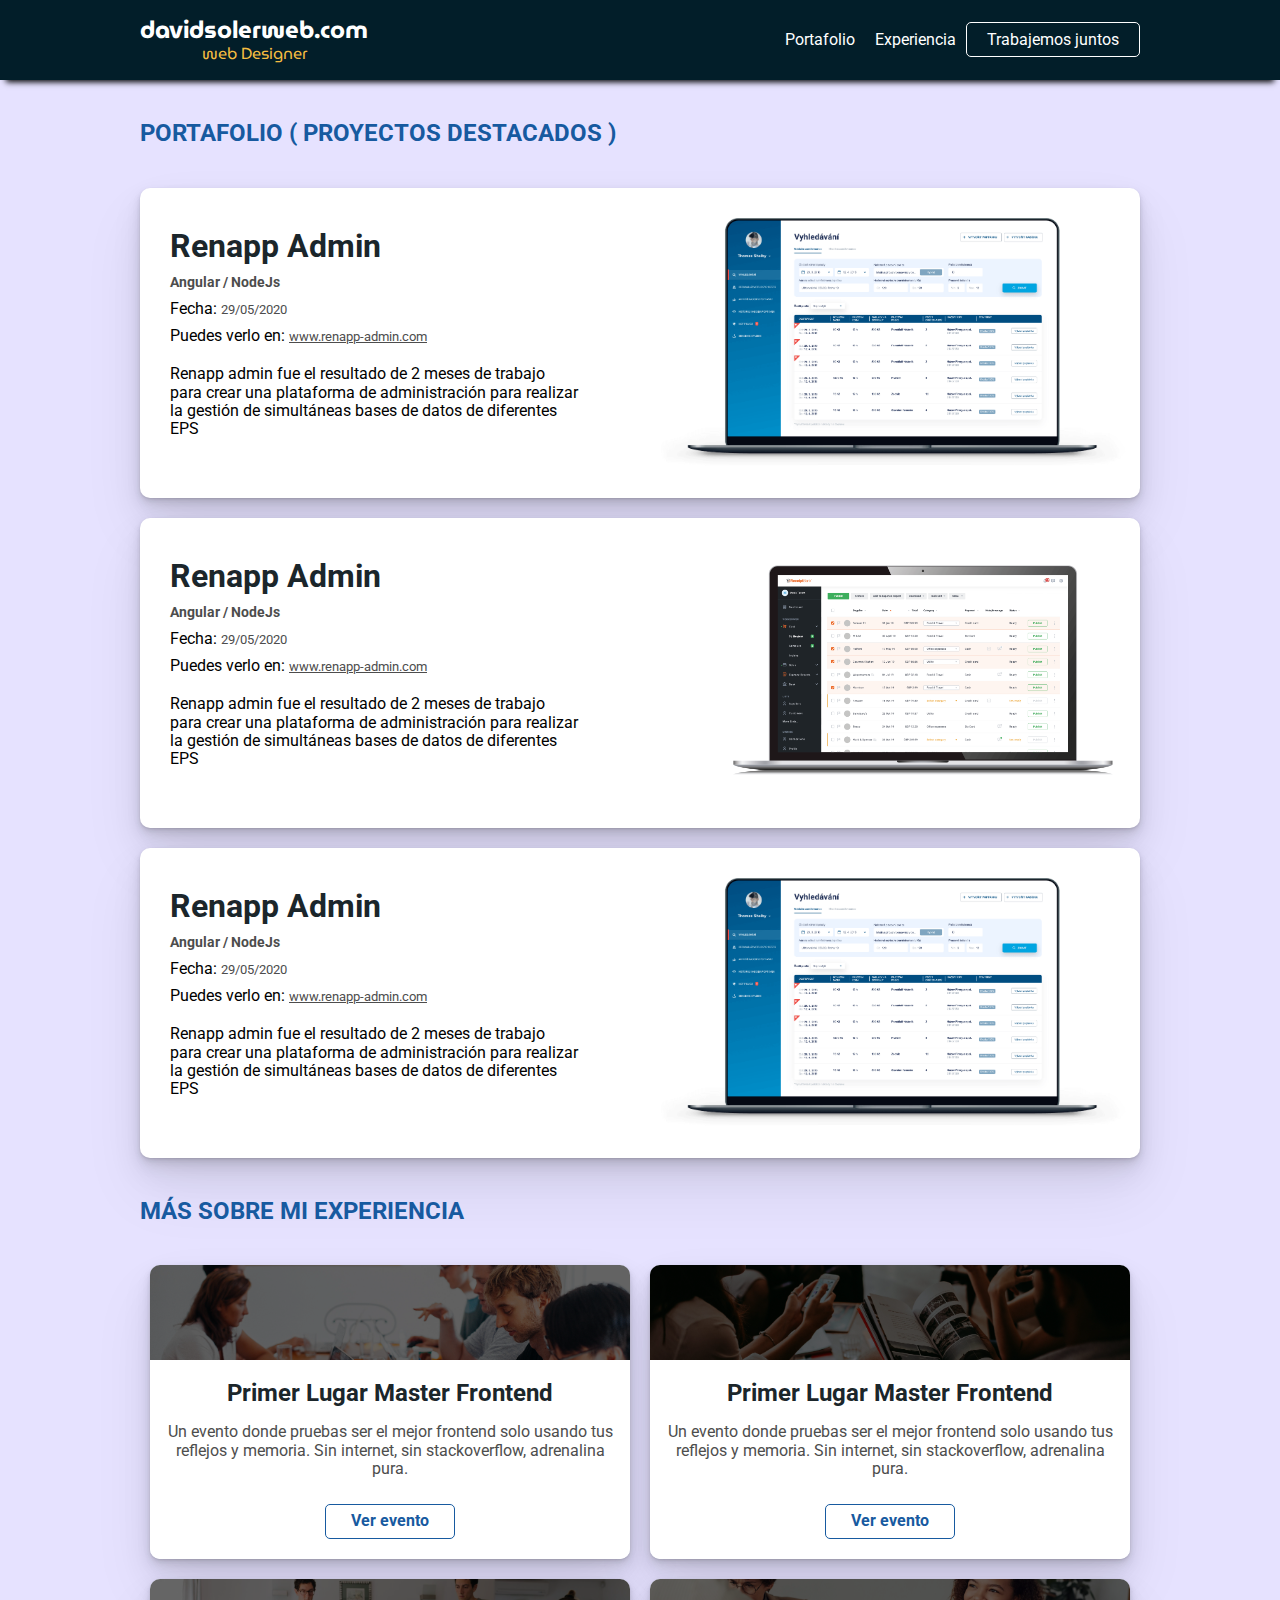
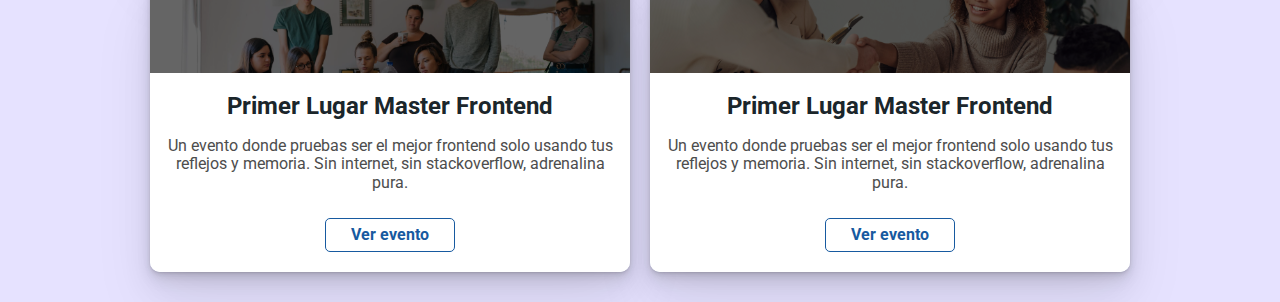
==== index.html @ 45c52ae1 "Added responsive design at components: - header - projects - experience" ====
<!DOCTYPE html>
<html lang="en">
<head>
  <meta charset="UTF-8">
  <meta name="viewport" content="width=device-width, initial-scale=1">
  <title>David Soler</title>
  <link rel="stylesheet" href="./assets/css/normalize.css">
  <link href="https://fonts.googleapis.com/css2?family=Noto+Serif:ital,wght@0,400;0,700;1,400;1,700&display=swap"
        rel="stylesheet">
  <link href="https://fonts.googleapis.com/css2?family=MuseoModerno:wght@300;900&display=swap" rel="stylesheet">
  <link href="https://fonts.googleapis.com/css2?family=Roboto:wght@300;400;700&display=swap" rel="stylesheet">
  <link rel="stylesheet" href="./style.css">
</head>
<body>
<header class="portrait-header">
  <div class="container">
    <div class="portrait-header__logo" href="#">
      <p class="logo__logotype"><strong>davidsolerweb.com</strong></p>
      <p class="logo__slogan">web Designer</p>
    </div>
    <ul class="portrait-header__menu">
      <li><a class="menu__item" href="#projects">Portafolio</a></li>
      <li><a class="menu__item" href="#experience">Experiencia</a></li>
      <li><a class="menu__item--button" href="#contact">Trabajemos juntos</a></li>
    </ul>
  </div>
</header>
<!--<section class="portrait-hero">-->
<!--    <div class="container">-->
<!--        <h1 class="portrait-hero__description">Hola! Soy <strong>David Soler</strong><br>-->
<!--            <em>Frontend <strong>Developer</strong></em> con<br>-->
<!--            pasión por el <strong>diseño</strong>-->
<!--        </h1>-->
<!--        <img class="portrait-hero__image" src="./assets/images/001.jpg" alt="hero image">-->
<!--    </div>-->
<!--</section>-->
<section class="portrait-projects" id="projects">
    <div class="container">
        <h2 class="portrait-projects__title">Portafolio ( Proyectos Destacados )</h2>
        <article class="project">
            <div class="project__content">
                <h3 class="project__title">Renapp Admin</h3>
                <h5 class="project__subtitle">Angular / NodeJs</h5>
                <p class="project__date">Fecha: <small>29/05/2020</small></p>
                <p class="project__source">Puedes verlo en: <small>
                    <a href="#">www.renapp-admin.com</a></small>
                </p>
                <p class="project__description">
                    Renapp admin fue el resultado de 2 meses de trabajo para crear
                    una plataforma de administración para realizar la gestión de
                    simultáneas bases de datos de diferentes EPS
                </p>
            </div>
            <img class="project__image" src="./assets/images/project-001.png" alt="project 001">
        </article>
        <article class="project">
            <div class="project__content">
                <h3 class="project__title">Renapp Admin</h3>
                <h5 class="project__subtitle">Angular / NodeJs</h5>
                <p class="project__date">Fecha: <small>29/05/2020</small></p>
                <p class="project__source">Puedes verlo en: <small>
                    <a href="#">www.renapp-admin.com</a></small>
                </p>
                <p class="project__description">
                    Renapp admin fue el resultado de 2 meses de trabajo para crear
                    una plataforma de administración para realizar la gestión de
                    simultáneas bases de datos de diferentes EPS
                </p>
            </div>
            <img class="project__image" src="./assets/images/project-002.png" alt="project 002">
        </article>
        <article class="project">
            <div class="project__content">
                <h3 class="project__title">Renapp Admin</h3>
                <h5 class="project__subtitle">Angular / NodeJs</h5>
                <p class="project__date">Fecha: <small>29/05/2020</small></p>
                <p class="project__source">Puedes verlo en: <small>
                    <a href="#">www.renapp-admin.com</a></small>
                </p>
                <p class="project__description">
                    Renapp admin fue el resultado de 2 meses de trabajo para crear
                    una plataforma de administración para realizar la gestión de
                    simultáneas bases de datos de diferentes EPS
                </p>
            </div>
            <img class="project__image" src="./assets/images/project-001.png" alt="project 001">
        </article>
    </div>
</section>
<section class="portrait-experience" id="experience">
    <div class="container">
        <h2 class="portrait-experience__title">Más sobre mi experiencia</h2>
        <div class="event-list">
            <article class="event">
                <img class="event__image" src="./assets/images/003.jpg" alt="event 003">
                <div class="event__content">
                    <h3 class="event__title">Primer Lugar Master Frontend</h3>
                    <p class="event__description">
                        Un evento donde pruebas ser el mejor frontend
                        solo usando tus reflejos y memoria. Sin internet,
                        sin stackoverflow, adrenalina pura.
                    </p>
                    <a class="event__link" href="#">Ver evento</a>
                </div>
            </article>
            <article class="event">
                <img class="event__image" src="./assets/images/004.jpg" alt="event 004">
                <div class="event__content">
                    <h3 class="event__title">Primer Lugar Master Frontend</h3>
                    <p class="event__description">
                        Un evento donde pruebas ser el mejor frontend
                        solo usando tus reflejos y memoria. Sin internet,
                        sin stackoverflow, adrenalina pura.
                    </p>
                    <a class="event__link" href="#">Ver evento</a>
                </div>
            </article>
            <article class="event">
                <img class="event__image" src="./assets/images/005.jpg" alt="event 005">
                <div class="event__content">
                    <h3 class="event__title">Primer Lugar Master Frontend</h3>
                    <p class="event__description">
                        Un evento donde pruebas ser el mejor frontend
                        solo usando tus reflejos y memoria. Sin internet,
                        sin stackoverflow, adrenalina pura.
                    </p>
                    <a class="event__link" href="#">Ver evento</a>
                </div>
            </article>
            <article class="event">
                <img class="event__image" src="./assets/images/006.jpg" alt="event 006">
                <div class="event__content">
                    <h3 class="event__title">Primer Lugar Master Frontend</h3>
                    <p class="event__description">
                        Un evento donde pruebas ser el mejor frontend
                        solo usando tus reflejos y memoria. Sin internet,
                        sin stackoverflow, adrenalina pura.
                    </p>
                    <a class="event__link" href="#">Ver evento</a>
                </div>
            </article>
        </div>
    </div>
</section>
<!--<section class="portrait-contact" id="contact">-->
<!--    <div class="container">-->
<!--        <form class="contact__form">-->
<!--            <h3 class="form__title">¿Creamos algo juntos?</h3>-->
<!--            <input type="text" class="form__input" placeholder="Déjame tu email">-->
<!--            <button type="submit" class="form__button">Enviar</button>-->
<!--        </form>-->
<!--        <ul class="contact__social-media">-->
<!--            <li>-->
<!--                <a class="social-media__item" href="#">-->
<!--                    <img src="./assets/icons/twitter.svg" alt="twitter icon">-->
<!--                </a>-->
<!--            </li>-->
<!--            <li>-->
<!--                <a class="social-media__item" href="#">-->
<!--                    <img src="./assets/icons/instagram.svg" alt="instagram icon">-->
<!--                </a>-->
<!--            </li>-->
<!--            <li>-->
<!--                <a class="social-media__item" href="#">-->
<!--                    <img src="./assets/icons/facebook.svg" alt="facebook icon">-->
<!--                </a>-->
<!--            </li>-->
<!--            <li>-->
<!--                <a class="social-media__item" href="#">-->
<!--                    <img src="./assets/icons/github.svg" alt="github icon">-->
<!--                </a>-->
<!--            </li>-->
<!--        </ul>-->
<!--    </div>-->
<!--</section>-->
<!--<footer class="portrait-footer">-->
<!--    <div class="container">-->
<!--        <p>Curso de desarrollo web online 2020 <strong>&nbsp;&bull;&nbsp;</strong>-->
<!--            <img src="./assets/logos/platzi.png" alt="platzi logo">-->
<!--        </p>-->
<!--        <p>Design by <a class="footer__link" href="#">@davidsolerweb</a></p>-->
<!--    </div>-->
<!--</footer>-->
</body>
</html>
---- style.css ----
/*font-family: 'Noto Serif', serif;*/
/*font-family: 'Roboto', sans-serif;*/
/*font-family: 'MuseoModerno', cursive;*/

body {
  font-family: 'Roboto', sans-serif;
  background-color: #e6e2ff;
  font-size: 16px;
}

.container {
  max-width: 1000px;
  flex: 1;
  height: inherit;
  margin: 0 auto;
  display: inherit;
  align-items: inherit;
  justify-content: inherit;
  flex-wrap: inherit;
  padding: 0 .625rem;
}

.portrait-header {
  height: 80px;
  background-color: #021e29;
  display: flex;
  justify-content: space-between;
  align-items: center;
  flex-wrap: wrap;
  box-shadow: 0 8px 6px -6px black;
}

.portrait-header__logo {
  font-family: 'MuseoModerno', cursive;
  color: white;
}

.portrait-header__logo p {
  margin: 0;
}

.logo__logotype {
  font-size: 1.5rem;
}

.logo__slogan {
  text-align: center;
  color: #f5bd41;
  font-size: 1rem;
}

.portrait-header__menu {
  display: flex;
  justify-content: space-evenly;
  align-items: center;
  list-style: none;
  margin: 0;
}

.menu__item {
  margin: 0 .625rem;
  font-size: 1rem;
  text-decoration: none;
  color: white;
}

.menu__item:hover {
  filter: opacity(0.7);
  cursor: pointer;
}

.menu__item--button {
  border: 1px solid white;
  border-radius: 5px;
  padding: 7px 20px;
  color: white;
  text-decoration: none;
  font-size: 1rem;
}

.menu__item--button:hover {
  filter: opacity(0.7);
}

.portrait-hero {
  height: 300px;
  display: flex;
  justify-content: space-between;
  align-items: center;
  flex-wrap: wrap;
  background-color: #021e29;
}

.portrait-hero__description {
  color: white;
  font-size: 45px;
}

.portrait-hero__description strong {
  color: #f5bd41;
  font-weight: bold;
}

.portrait-hero__image {
  height: 250px;
}

.portrait-projects {
}

.portrait-projects__title {
  color: #175aa0;
  text-transform: uppercase;
  font-weight: 700;
  padding: 2.5rem 0 1.25rem;
  margin: 0;
  font-size: 1.5rem;
}

.project {
  display: flex;
  justify-content: space-between;
  align-items: flex-start;
  flex-wrap: wrap;
  padding: 1.875rem .625rem;
  background-color: white;
  border-radius: 10px;
  box-shadow: 0 1px 2px rgba(0, 0, 0, .07),
  0 2px 4px rgba(0, 0, 0, .07), 0 4px 8px rgba(0, 0, 0, .07),
  0 8px 16px rgba(0, 0, 0, .07), 0 16px 32px rgba(0, 0, 0, .07),
  0 32px 64px rgba(0, 0, 0, .07);
  margin: 1.25rem 0;
}

.project__content {
  padding: 0 1.25rem;
  width: 410px;
}

.project__title {
  color: #1b262b;
  font-size: 2rem;
  margin: 10px 0;
}

.project__subtitle {
  color: #4d4d4d;
  font-size: .875rem;
  margin: 10px 0;
}

.project__date, .project__source {
  margin: 8px 0;
  font-size: 1rem;
}

.project__date small, .project__source small {
  color: #4d4d4d;
}

.project__source small a {
  color: #4d4d4d;
}

.project__description {
  margin: 20px 0;
  font-size: 1rem;
}

.project__image {
  height: 250px;
}

.portrait-experience {
  margin-bottom: 20px;
}

.portrait-experience__title {
  color: #175aa0;
  text-transform: uppercase;
  font-weight: 700;
  padding: 1.25rem 0;
  margin: 0 0 .625rem;
  font-size: 1.5rem;
}

.event-list {
  display: flex;
  justify-content: flex-start;
  align-items: center;
  flex-shrink: 0;
  flex-wrap: wrap;
}

.event {
  width: 48%;
  height: auto;
  padding: 0;
  margin: .625rem;
  border-radius: .625rem;
  background-color: #eef5ff;
  overflow: hidden;
  box-shadow: 0 1px 2px rgba(0, 0, 0, .07),
  0 2px 4px rgba(0, 0, 0, .07), 0 4px 8px rgba(0, 0, 0, .07),
  0 8px 16px rgba(0, 0, 0, .07), 0 16px 32px rgba(0, 0, 0, .07),
  0 32px 64px rgba(0, 0, 0, .07);
}

.event__image {
  width: 100%;
  height: 150px;
  object-fit: cover;
  filter: brightness(0.4);
}

.event__content {
  height: auto;
  margin: -60px auto 0;
  padding: 1.25rem .625rem 0;
  background-color: white;
  position: relative;
  display: flex;
  justify-content: center;
  align-items: center;
  flex-direction: column;
  text-align: center;
}

.event__title {
  width: 100%;
  color: #1b262b;
  font-size: 1.5rem;
  margin: 0;
}

.event__description {
  width: 100%;
  color: #4d4d4d;
  font-size: 1rem;
}

.event__link {
  border: 1.5px solid #175aa0;
  border-radius: 5px;
  padding: 7px 25px;
  margin: .625rem 0 1.25rem;
  color: #175aa0;
  text-decoration: none;
  font-weight: bold;
  font-size: 1rem;
}

.event__link:hover {
  filter: opacity(.8);
}

.portrait-contact {
  background-color: #175aa0;
  display: flex;
  justify-content: space-between;
  align-items: center;
  flex-wrap: wrap;
  height: 200px;
}

.contact__form {
  padding: 30px 0;
}

.form__title {
  color: white;
  font-size: 24px;
  margin: 0;
  text-transform: uppercase;
  font-weight: 700;
  padding: 20px 0 0;
}

.form__input {
  display: block;
  margin: 20px 0 10px;
  height: 25px;
  border-radius: 5px;
  border: 1px solid #4d4d4d;
  padding: 5px 20px 5px 40px;
  color: #4d4d4d;
  background-image: url("./assets/icons/mail.png");
  background-size: 20px;
  background-repeat: no-repeat;
  background-position-y: 7px;
  background-position-x: 10px;
}

.form__input:focus {
  outline: none;
}

.form__input::placeholder {
  color: #4d4d4d;
}

.form__button {
  display: block;
  height: 30px;
  border: 1.5px solid white;
  border-radius: 5px;
  color: white;
  background-color: transparent;
  padding: 5px 30px;
  cursor: pointer;
}

.form__button:hover {
  filter: opacity(.8);
}

.form__button:focus {
  outline: none;
}

.contact__social-media {
  list-style: none;
  display: flex;
  justify-content: space-between;
  align-items: center;
}

.social-media__item {
  margin: 0 10px;
}

.social-media__item img {
  height: 50px;
}

.portrait-footer {
  height: 70px;
  background-color: #021e29;
  padding: 10px;
  display: flex;
  justify-content: space-between;
  align-items: center;
  flex-wrap: wrap;
}

.portrait-footer p {
  color: white;
  margin: 0;
}

.portrait-footer p img {
  height: 30px;
  vertical-align: middle;
}

.footer__link {
  color: white;
}

.footer__link:hover {
  color: #f5bd41;
}

@media screen and (max-width: 1024px) {

}

@media screen and (max-width: 768px) {
  .project__content {
    width: auto;
  }

  .project__image {
    width: 100%;
    height: auto;
    margin: 0 auto;
  }

  .event {
    margin: .625rem 0;
    width: 100%;
  }
}

@media screen and (max-width: 767px) {
  .portrait-header {
    display: block;
    height: auto;
  }

  .portrait-header__logo {
    text-align: center;
    padding: 10px 0;
  }

  .portrait-header__menu {
    flex-direction: column;
    padding: 0;
  }

  .portrait-header__menu li {
    text-align: center;
    margin: 20px 0;
  }
}

@media screen and (max-width: 480px) {
  .portrait-projects__title {
    font-size: 1.25rem;
    padding: 1.25rem 0 .625rem;
  }

  .project__title {
    font-size: 1.5rem;
  }

  .project__subtitle {
    font-size: .75rem;
  }

  .project__date, .project__source, .project__description {
    font-size: .875rem;
  }

  .project {
    padding: 1.25rem .625rem;
    margin: .625rem 0;
  }

  .project__content {
    padding: 0 1rem;
  }

  .portrait-experience__title {
    margin: 0;
    padding: .625rem 0;
    font-size: 1.25rem;
  }
}

@media screen and (max-width: 320px) {

}
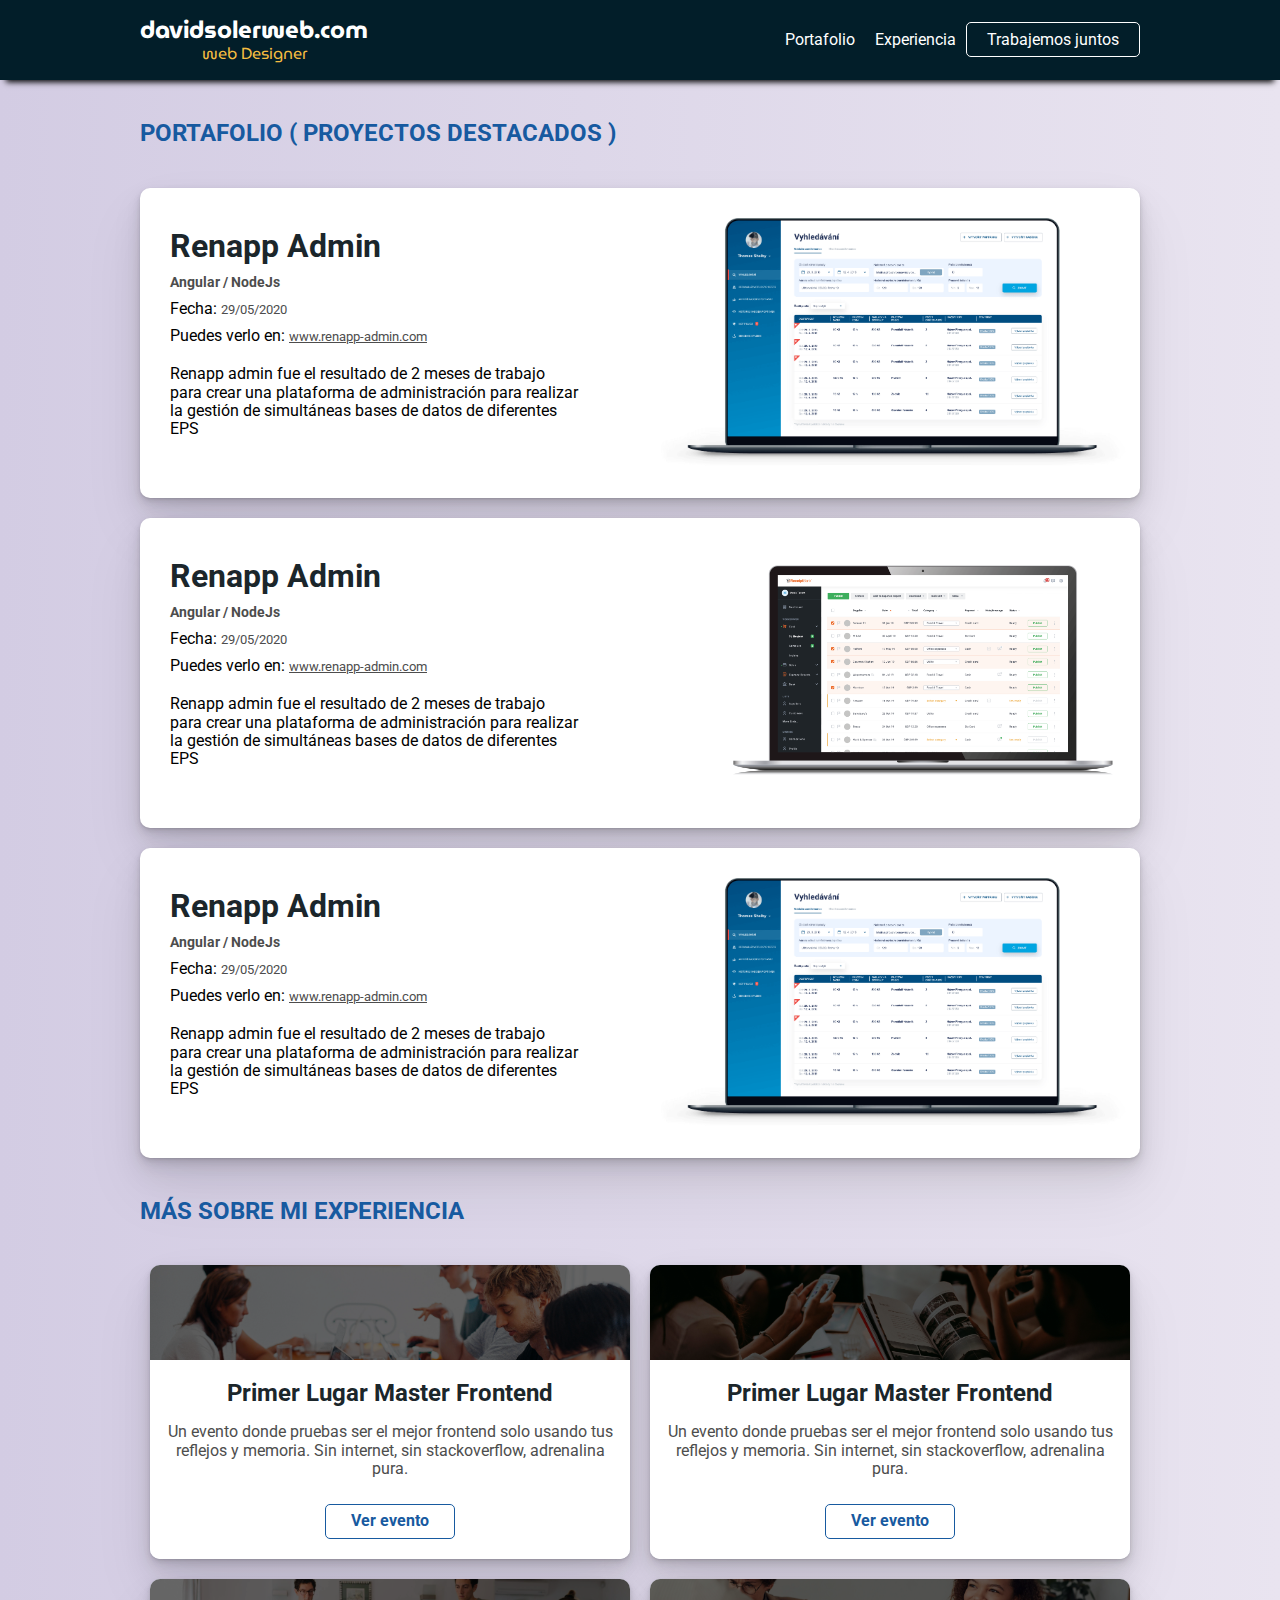
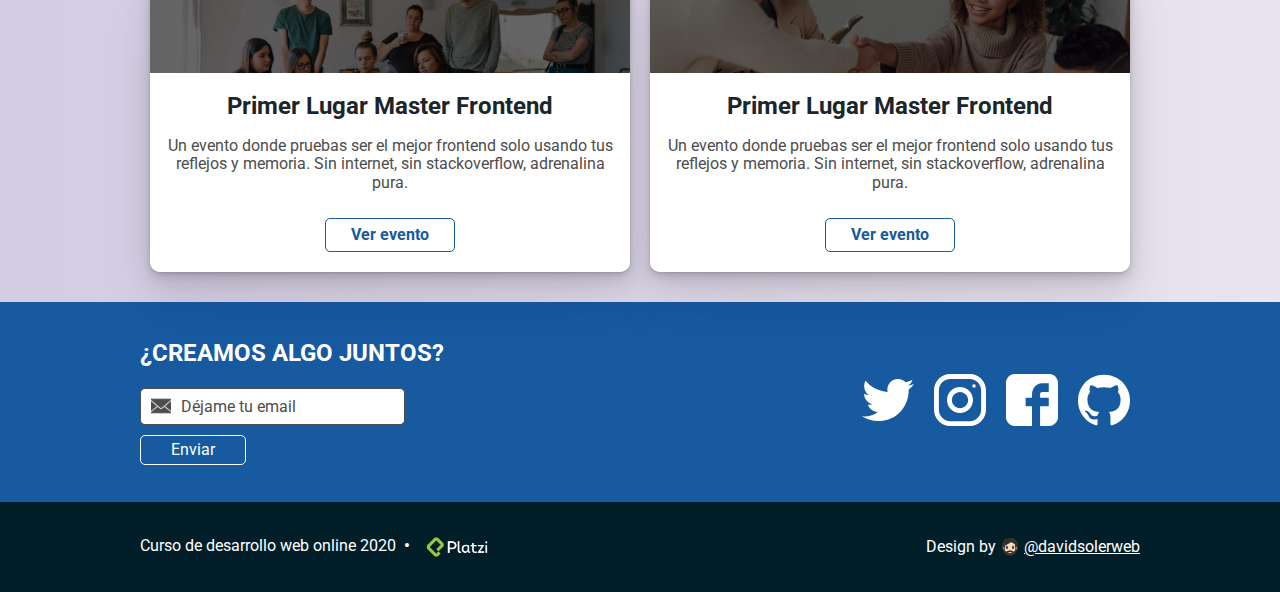
==== commit bb0ac5ac: "Added responsive design at components: - contact - footer" ====
--- a/index.html
+++ b/index.html
@@ -142,44 +142,44 @@
         </div>
     </div>
 </section>
-<!--<section class="portrait-contact" id="contact">-->
-<!--    <div class="container">-->
-<!--        <form class="contact__form">-->
-<!--            <h3 class="form__title">¿Creamos algo juntos?</h3>-->
-<!--            <input type="text" class="form__input" placeholder="Déjame tu email">-->
-<!--            <button type="submit" class="form__button">Enviar</button>-->
-<!--        </form>-->
-<!--        <ul class="contact__social-media">-->
-<!--            <li>-->
-<!--                <a class="social-media__item" href="#">-->
-<!--                    <img src="./assets/icons/twitter.svg" alt="twitter icon">-->
-<!--                </a>-->
-<!--            </li>-->
-<!--            <li>-->
-<!--                <a class="social-media__item" href="#">-->
-<!--                    <img src="./assets/icons/instagram.svg" alt="instagram icon">-->
-<!--                </a>-->
-<!--            </li>-->
-<!--            <li>-->
-<!--                <a class="social-media__item" href="#">-->
-<!--                    <img src="./assets/icons/facebook.svg" alt="facebook icon">-->
-<!--                </a>-->
-<!--            </li>-->
-<!--            <li>-->
-<!--                <a class="social-media__item" href="#">-->
-<!--                    <img src="./assets/icons/github.svg" alt="github icon">-->
-<!--                </a>-->
-<!--            </li>-->
-<!--        </ul>-->
-<!--    </div>-->
-<!--</section>-->
-<!--<footer class="portrait-footer">-->
-<!--    <div class="container">-->
-<!--        <p>Curso de desarrollo web online 2020 <strong>&nbsp;&bull;&nbsp;</strong>-->
-<!--            <img src="./assets/logos/platzi.png" alt="platzi logo">-->
-<!--        </p>-->
-<!--        <p>Design by <a class="footer__link" href="#">@davidsolerweb</a></p>-->
-<!--    </div>-->
-<!--</footer>-->
+<section class="portrait-contact" id="contact">
+    <div class="container">
+        <form class="contact__form">
+            <h3 class="form__title">¿Creamos algo juntos?</h3>
+            <input type="text" class="form__input" placeholder="Déjame tu email">
+            <button type="submit" class="form__button">Enviar</button>
+        </form>
+        <ul class="contact__social-media">
+            <li>
+                <a class="social-media__item" href="#">
+                    <img src="./assets/icons/twitter.svg" alt="twitter icon">
+                </a>
+            </li>
+            <li>
+                <a class="social-media__item" href="#">
+                    <img src="./assets/icons/instagram.svg" alt="instagram icon">
+                </a>
+            </li>
+            <li>
+                <a class="social-media__item" href="#">
+                    <img src="./assets/icons/facebook.svg" alt="facebook icon">
+                </a>
+            </li>
+            <li>
+                <a class="social-media__item" href="#">
+                    <img src="./assets/icons/github.svg" alt="github icon">
+                </a>
+            </li>
+        </ul>
+    </div>
+</section>
+<footer class="portrait-footer">
+    <div class="container">
+        <p>Curso de desarrollo web online 2020 <strong>&nbsp;&bull;&nbsp;</strong>
+            <img src="./assets/logos/platzi.png" alt="platzi logo">
+        </p>
+        <p>Design by 🧔🏻 <a class="footer__link" href="#">@davidsolerweb</a></p>
+    </div>
+</footer>
 </body>
 </html>
--- a/style.css
+++ b/style.css
@@ -4,7 +4,7 @@
 
 body {
   font-family: 'Roboto', sans-serif;
-  background-color: #e6e2ff;
+  background: linear-gradient(to right, #d3cce3, #e9e4f0);
   font-size: 16px;
 }
 
@@ -264,16 +264,16 @@
 }
 
 .contact__form {
-  padding: 30px 0;
+  padding: 1.875rem 0;
 }
 
 .form__title {
   color: white;
-  font-size: 24px;
+  font-size: 1.5rem;
   margin: 0;
   text-transform: uppercase;
   font-weight: 700;
-  padding: 20px 0 0;
+  padding: 0;
 }
 
 .form__input {
@@ -301,12 +301,12 @@
 
 .form__button {
   display: block;
-  height: 30px;
+  height: 1.875rem;
   border: 1.5px solid white;
   border-radius: 5px;
   color: white;
   background-color: transparent;
-  padding: 5px 30px;
+  padding: 5px 1.875rem;
   cursor: pointer;
 }
 
@@ -323,6 +323,8 @@
   display: flex;
   justify-content: space-between;
   align-items: center;
+  margin: 0;
+  padding: 1rem 0;
 }
 
 .social-media__item {
@@ -330,7 +332,7 @@
 }
 
 .social-media__item img {
-  height: 50px;
+  height: 3.25rem;
 }
 
 .portrait-footer {
@@ -349,7 +351,7 @@
 }
 
 .portrait-footer p img {
-  height: 30px;
+  height: 1.875rem;
   vertical-align: middle;
 }
 
@@ -436,6 +438,37 @@
     padding: .625rem 0;
     font-size: 1.25rem;
   }
+
+  .portrait-contact {
+    display: block;
+    text-align: center;
+    height: auto;
+  }
+
+  .contact__form {
+    padding: 1.875rem 0 .625rem;
+  }
+
+  .form__title {
+    font-size: 1.25rem;
+  }
+
+  .form__input {
+    margin: 1.25rem auto .625rem;
+  }
+
+  .form__button {
+    margin: 0 auto;
+  }
+
+  .social-media__item img {
+    height: 2.75rem;
+  }
+
+  .portrait-footer {
+    display: block;
+    text-align: center;
+  }
 }
 
 @media screen and (max-width: 320px) {
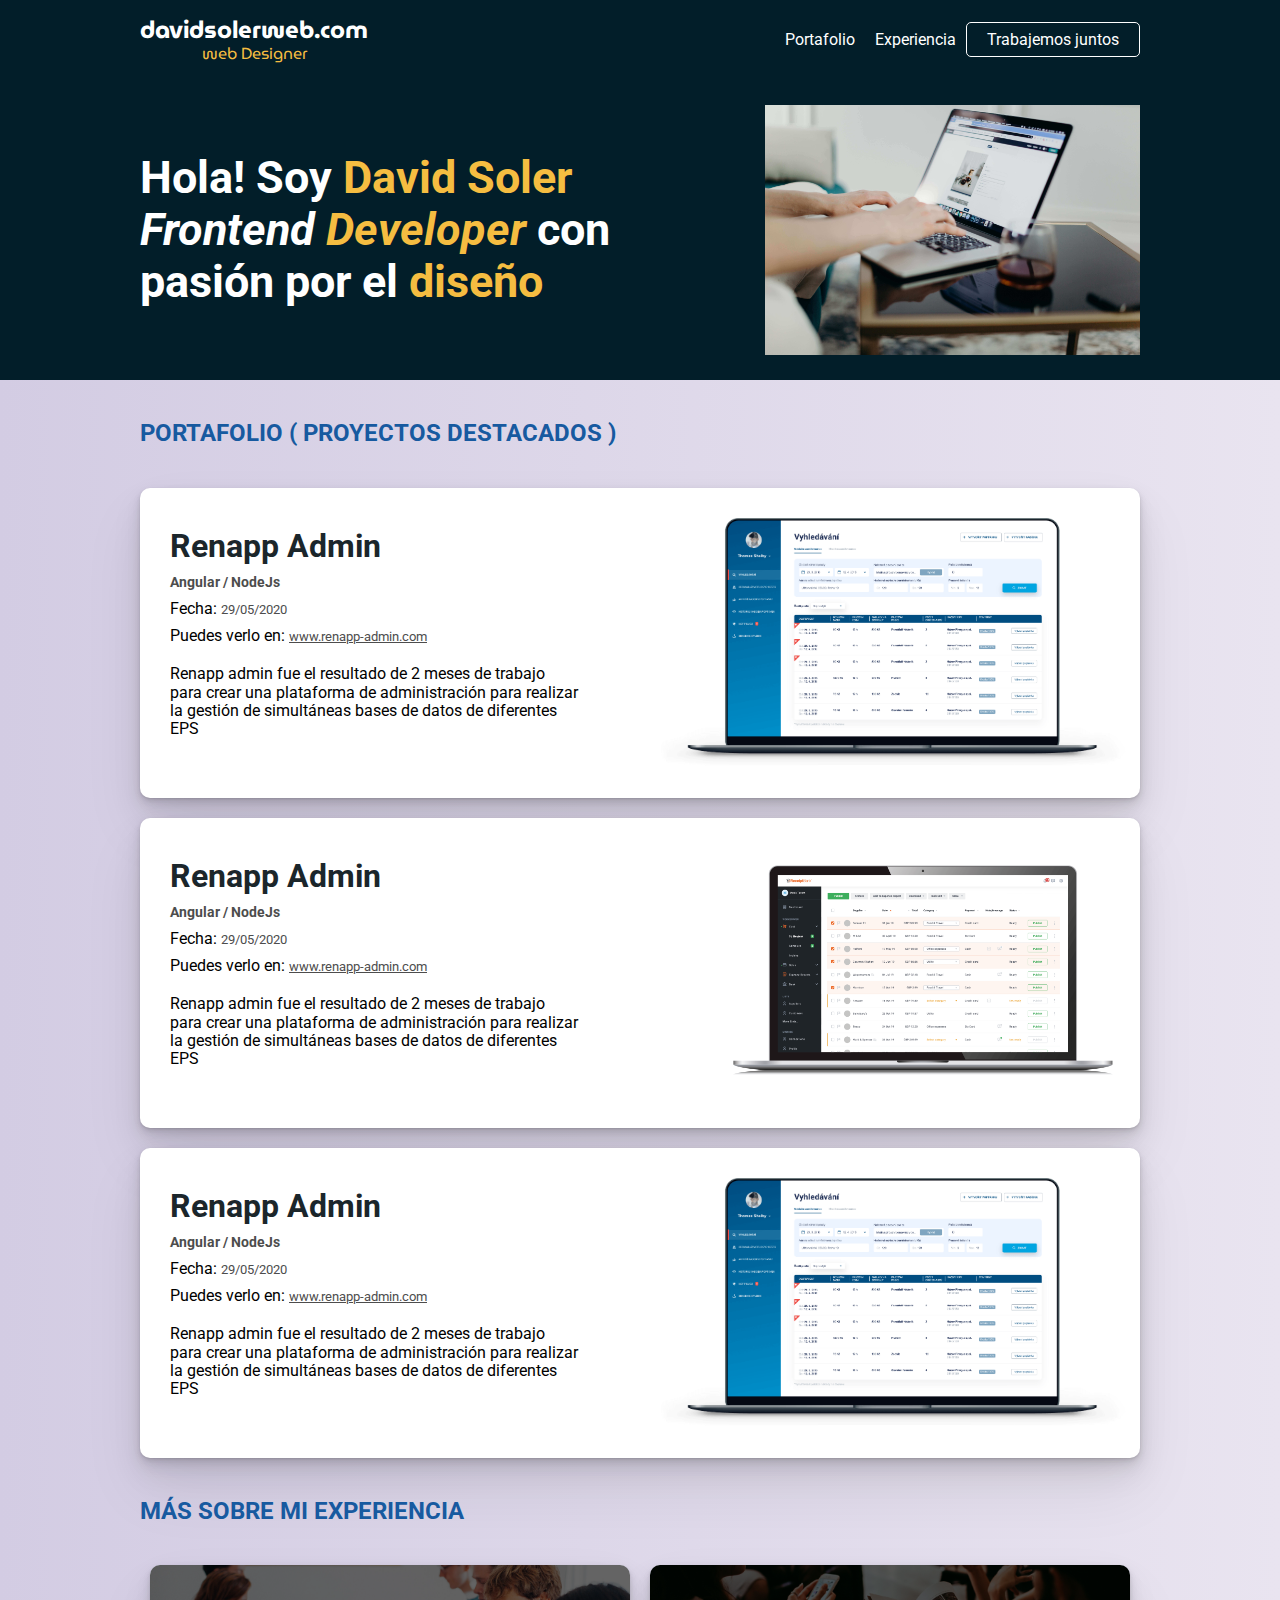
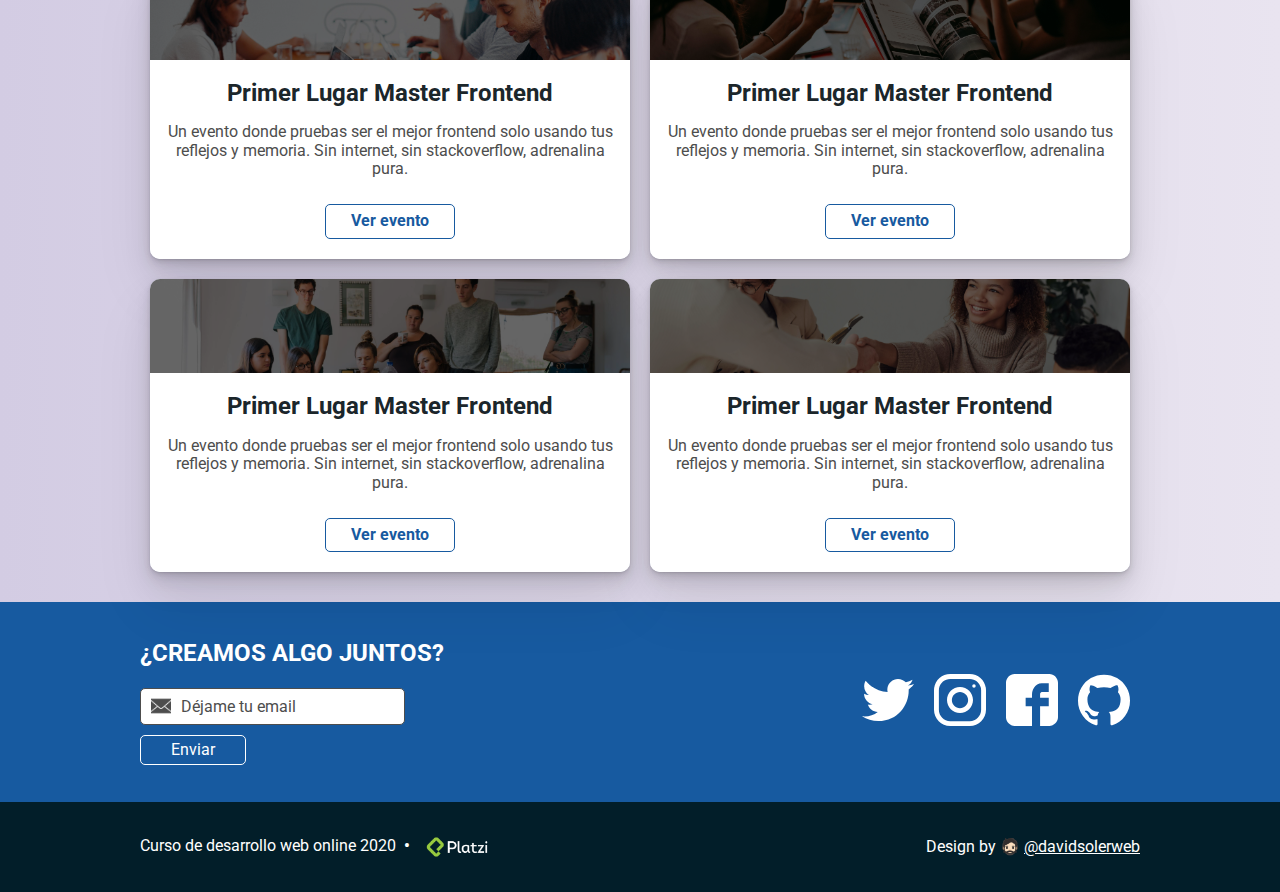
==== commit 9988af07: "Added responsive design at components in progress: - hero" ====
--- a/index.html
+++ b/index.html
@@ -25,15 +25,15 @@
     </ul>
   </div>
 </header>
-<!--<section class="portrait-hero">-->
-<!--    <div class="container">-->
-<!--        <h1 class="portrait-hero__description">Hola! Soy <strong>David Soler</strong><br>-->
-<!--            <em>Frontend <strong>Developer</strong></em> con<br>-->
-<!--            pasión por el <strong>diseño</strong>-->
-<!--        </h1>-->
-<!--        <img class="portrait-hero__image" src="./assets/images/001.jpg" alt="hero image">-->
-<!--    </div>-->
-<!--</section>-->
+<section class="portrait-hero">
+    <div class="container">
+        <h1 class="portrait-hero__description">Hola! Soy <strong>David Soler</strong><br>
+            <em>Frontend <strong>Developer</strong></em> con<br>
+            pasión por el <strong>diseño</strong>
+        </h1>
+        <img class="portrait-hero__image" src="./assets/images/001.jpg" alt="hero image">
+    </div>
+</section>
 <section class="portrait-projects" id="projects">
     <div class="container">
         <h2 class="portrait-projects__title">Portafolio ( Proyectos Destacados )</h2>
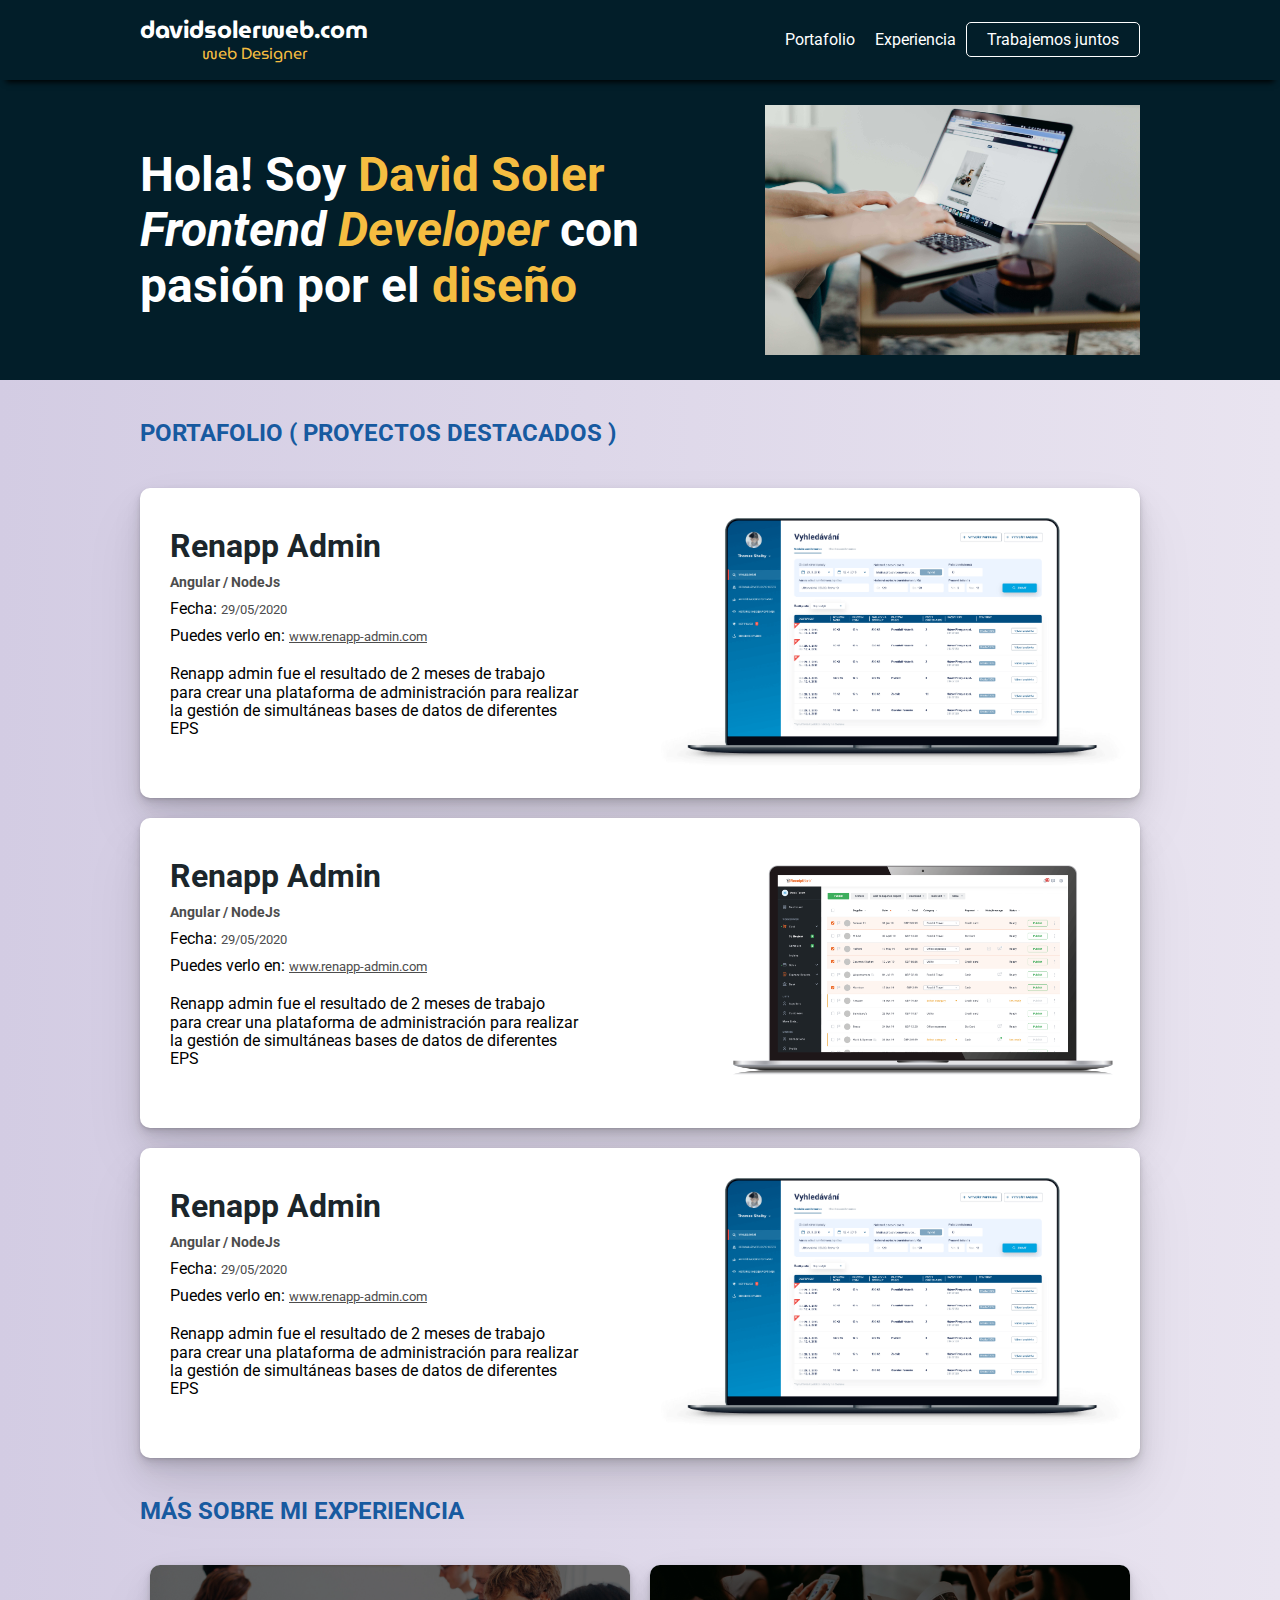
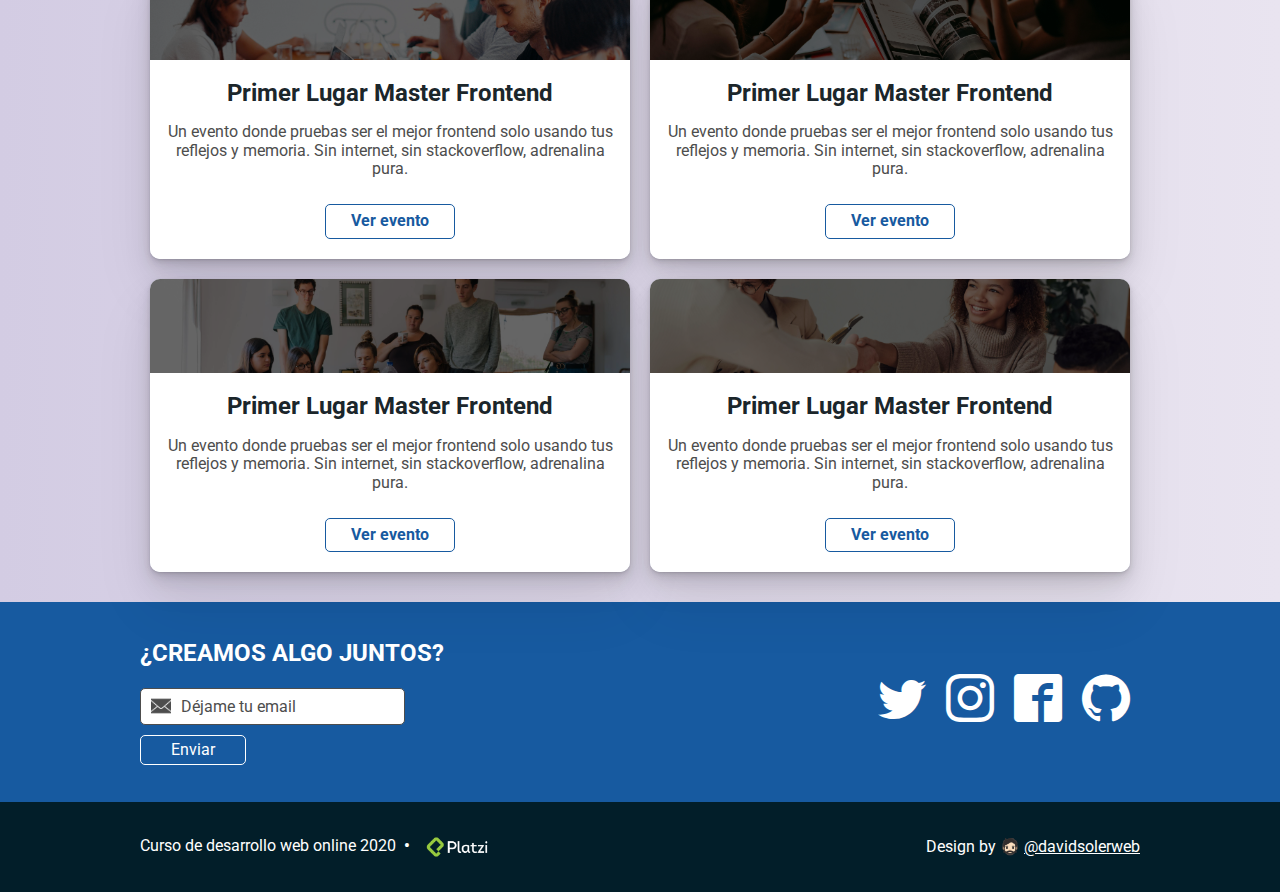
==== commit 55fbdbe7: "Added hamburger menu and javascript interaction." ====
--- a/index.html
+++ b/index.html
@@ -9,12 +9,14 @@
         rel="stylesheet">
   <link href="https://fonts.googleapis.com/css2?family=MuseoModerno:wght@300;900&display=swap" rel="stylesheet">
   <link href="https://fonts.googleapis.com/css2?family=Roboto:wght@300;400;700&display=swap" rel="stylesheet">
+  <link rel="stylesheet" href="assets/css/fonts.css">
   <link rel="stylesheet" href="./style.css">
 </head>
 <body>
 <header class="portrait-header">
   <div class="container">
-    <div class="portrait-header__logo" href="#">
+    <i class="icon-menu burger-button"></i>
+    <div class="portrait-header__logo">
       <p class="logo__logotype"><strong>davidsolerweb.com</strong></p>
       <p class="logo__slogan">web Designer</p>
     </div>
@@ -26,160 +28,161 @@
   </div>
 </header>
 <section class="portrait-hero">
-    <div class="container">
-        <h1 class="portrait-hero__description">Hola! Soy <strong>David Soler</strong><br>
-            <em>Frontend <strong>Developer</strong></em> con<br>
-            pasión por el <strong>diseño</strong>
-        </h1>
-        <img class="portrait-hero__image" src="./assets/images/001.jpg" alt="hero image">
-    </div>
+  <div class="container">
+    <h1 class="portrait-hero__description">Hola! Soy <strong>David Soler</strong><br>
+      <em>Frontend <strong>Developer</strong></em> con<br>
+      pasión por el <strong>diseño</strong>
+    </h1>
+    <img class="portrait-hero__image" src="./assets/images/001.jpg" alt="hero image">
+  </div>
 </section>
 <section class="portrait-projects" id="projects">
-    <div class="container">
-        <h2 class="portrait-projects__title">Portafolio ( Proyectos Destacados )</h2>
-        <article class="project">
-            <div class="project__content">
-                <h3 class="project__title">Renapp Admin</h3>
-                <h5 class="project__subtitle">Angular / NodeJs</h5>
-                <p class="project__date">Fecha: <small>29/05/2020</small></p>
-                <p class="project__source">Puedes verlo en: <small>
-                    <a href="#">www.renapp-admin.com</a></small>
-                </p>
-                <p class="project__description">
-                    Renapp admin fue el resultado de 2 meses de trabajo para crear
-                    una plataforma de administración para realizar la gestión de
-                    simultáneas bases de datos de diferentes EPS
-                </p>
-            </div>
-            <img class="project__image" src="./assets/images/project-001.png" alt="project 001">
-        </article>
-        <article class="project">
-            <div class="project__content">
-                <h3 class="project__title">Renapp Admin</h3>
-                <h5 class="project__subtitle">Angular / NodeJs</h5>
-                <p class="project__date">Fecha: <small>29/05/2020</small></p>
-                <p class="project__source">Puedes verlo en: <small>
-                    <a href="#">www.renapp-admin.com</a></small>
-                </p>
-                <p class="project__description">
-                    Renapp admin fue el resultado de 2 meses de trabajo para crear
-                    una plataforma de administración para realizar la gestión de
-                    simultáneas bases de datos de diferentes EPS
-                </p>
-            </div>
-            <img class="project__image" src="./assets/images/project-002.png" alt="project 002">
-        </article>
-        <article class="project">
-            <div class="project__content">
-                <h3 class="project__title">Renapp Admin</h3>
-                <h5 class="project__subtitle">Angular / NodeJs</h5>
-                <p class="project__date">Fecha: <small>29/05/2020</small></p>
-                <p class="project__source">Puedes verlo en: <small>
-                    <a href="#">www.renapp-admin.com</a></small>
-                </p>
-                <p class="project__description">
-                    Renapp admin fue el resultado de 2 meses de trabajo para crear
-                    una plataforma de administración para realizar la gestión de
-                    simultáneas bases de datos de diferentes EPS
-                </p>
-            </div>
-            <img class="project__image" src="./assets/images/project-001.png" alt="project 001">
-        </article>
-    </div>
+  <div class="container">
+    <h2 class="portrait-projects__title">Portafolio ( Proyectos Destacados )</h2>
+    <article class="project">
+      <div class="project__content">
+        <h3 class="project__title">Renapp Admin</h3>
+        <h5 class="project__subtitle">Angular / NodeJs</h5>
+        <p class="project__date">Fecha: <small>29/05/2020</small></p>
+        <p class="project__source">Puedes verlo en: <small>
+          <a href="#">www.renapp-admin.com</a></small>
+        </p>
+        <p class="project__description">
+          Renapp admin fue el resultado de 2 meses de trabajo para crear
+          una plataforma de administración para realizar la gestión de
+          simultáneas bases de datos de diferentes EPS
+        </p>
+      </div>
+      <img class="project__image" src="./assets/images/project-001.png" alt="project 001">
+    </article>
+    <article class="project">
+      <div class="project__content">
+        <h3 class="project__title">Renapp Admin</h3>
+        <h5 class="project__subtitle">Angular / NodeJs</h5>
+        <p class="project__date">Fecha: <small>29/05/2020</small></p>
+        <p class="project__source">Puedes verlo en: <small>
+          <a href="#">www.renapp-admin.com</a></small>
+        </p>
+        <p class="project__description">
+          Renapp admin fue el resultado de 2 meses de trabajo para crear
+          una plataforma de administración para realizar la gestión de
+          simultáneas bases de datos de diferentes EPS
+        </p>
+      </div>
+      <img class="project__image" src="./assets/images/project-002.png" alt="project 002">
+    </article>
+    <article class="project">
+      <div class="project__content">
+        <h3 class="project__title">Renapp Admin</h3>
+        <h5 class="project__subtitle">Angular / NodeJs</h5>
+        <p class="project__date">Fecha: <small>29/05/2020</small></p>
+        <p class="project__source">Puedes verlo en: <small>
+          <a href="#">www.renapp-admin.com</a></small>
+        </p>
+        <p class="project__description">
+          Renapp admin fue el resultado de 2 meses de trabajo para crear
+          una plataforma de administración para realizar la gestión de
+          simultáneas bases de datos de diferentes EPS
+        </p>
+      </div>
+      <img class="project__image" src="./assets/images/project-001.png" alt="project 001">
+    </article>
+  </div>
 </section>
 <section class="portrait-experience" id="experience">
-    <div class="container">
-        <h2 class="portrait-experience__title">Más sobre mi experiencia</h2>
-        <div class="event-list">
-            <article class="event">
-                <img class="event__image" src="./assets/images/003.jpg" alt="event 003">
-                <div class="event__content">
-                    <h3 class="event__title">Primer Lugar Master Frontend</h3>
-                    <p class="event__description">
-                        Un evento donde pruebas ser el mejor frontend
-                        solo usando tus reflejos y memoria. Sin internet,
-                        sin stackoverflow, adrenalina pura.
-                    </p>
-                    <a class="event__link" href="#">Ver evento</a>
-                </div>
-            </article>
-            <article class="event">
-                <img class="event__image" src="./assets/images/004.jpg" alt="event 004">
-                <div class="event__content">
-                    <h3 class="event__title">Primer Lugar Master Frontend</h3>
-                    <p class="event__description">
-                        Un evento donde pruebas ser el mejor frontend
-                        solo usando tus reflejos y memoria. Sin internet,
-                        sin stackoverflow, adrenalina pura.
-                    </p>
-                    <a class="event__link" href="#">Ver evento</a>
-                </div>
-            </article>
-            <article class="event">
-                <img class="event__image" src="./assets/images/005.jpg" alt="event 005">
-                <div class="event__content">
-                    <h3 class="event__title">Primer Lugar Master Frontend</h3>
-                    <p class="event__description">
-                        Un evento donde pruebas ser el mejor frontend
-                        solo usando tus reflejos y memoria. Sin internet,
-                        sin stackoverflow, adrenalina pura.
-                    </p>
-                    <a class="event__link" href="#">Ver evento</a>
-                </div>
-            </article>
-            <article class="event">
-                <img class="event__image" src="./assets/images/006.jpg" alt="event 006">
-                <div class="event__content">
-                    <h3 class="event__title">Primer Lugar Master Frontend</h3>
-                    <p class="event__description">
-                        Un evento donde pruebas ser el mejor frontend
-                        solo usando tus reflejos y memoria. Sin internet,
-                        sin stackoverflow, adrenalina pura.
-                    </p>
-                    <a class="event__link" href="#">Ver evento</a>
-                </div>
-            </article>
+  <div class="container">
+    <h2 class="portrait-experience__title">Más sobre mi experiencia</h2>
+    <div class="event-list">
+      <article class="event">
+        <img class="event__image" src="./assets/images/003.jpg" alt="event 003">
+        <div class="event__content">
+          <h3 class="event__title">Primer Lugar Master Frontend</h3>
+          <p class="event__description">
+            Un evento donde pruebas ser el mejor frontend
+            solo usando tus reflejos y memoria. Sin internet,
+            sin stackoverflow, adrenalina pura.
+          </p>
+          <a class="event__link" href="#">Ver evento</a>
         </div>
+      </article>
+      <article class="event">
+        <img class="event__image" src="./assets/images/004.jpg" alt="event 004">
+        <div class="event__content">
+          <h3 class="event__title">Primer Lugar Master Frontend</h3>
+          <p class="event__description">
+            Un evento donde pruebas ser el mejor frontend
+            solo usando tus reflejos y memoria. Sin internet,
+            sin stackoverflow, adrenalina pura.
+          </p>
+          <a class="event__link" href="#">Ver evento</a>
+        </div>
+      </article>
+      <article class="event">
+        <img class="event__image" src="./assets/images/005.jpg" alt="event 005">
+        <div class="event__content">
+          <h3 class="event__title">Primer Lugar Master Frontend</h3>
+          <p class="event__description">
+            Un evento donde pruebas ser el mejor frontend
+            solo usando tus reflejos y memoria. Sin internet,
+            sin stackoverflow, adrenalina pura.
+          </p>
+          <a class="event__link" href="#">Ver evento</a>
+        </div>
+      </article>
+      <article class="event">
+        <img class="event__image" src="./assets/images/006.jpg" alt="event 006">
+        <div class="event__content">
+          <h3 class="event__title">Primer Lugar Master Frontend</h3>
+          <p class="event__description">
+            Un evento donde pruebas ser el mejor frontend
+            solo usando tus reflejos y memoria. Sin internet,
+            sin stackoverflow, adrenalina pura.
+          </p>
+          <a class="event__link" href="#">Ver evento</a>
+        </div>
+      </article>
     </div>
+  </div>
 </section>
 <section class="portrait-contact" id="contact">
-    <div class="container">
-        <form class="contact__form">
-            <h3 class="form__title">¿Creamos algo juntos?</h3>
-            <input type="text" class="form__input" placeholder="Déjame tu email">
-            <button type="submit" class="form__button">Enviar</button>
-        </form>
-        <ul class="contact__social-media">
-            <li>
-                <a class="social-media__item" href="#">
-                    <img src="./assets/icons/twitter.svg" alt="twitter icon">
-                </a>
-            </li>
-            <li>
-                <a class="social-media__item" href="#">
-                    <img src="./assets/icons/instagram.svg" alt="instagram icon">
-                </a>
-            </li>
-            <li>
-                <a class="social-media__item" href="#">
-                    <img src="./assets/icons/facebook.svg" alt="facebook icon">
-                </a>
-            </li>
-            <li>
-                <a class="social-media__item" href="#">
-                    <img src="./assets/icons/github.svg" alt="github icon">
-                </a>
-            </li>
-        </ul>
-    </div>
+  <div class="container">
+    <form class="contact__form">
+      <h3 class="form__title">¿Creamos algo juntos?</h3>
+      <input type="text" class="form__input" placeholder="Déjame tu email">
+      <button type="submit" class="form__button">Enviar</button>
+    </form>
+    <ul class="contact__social-media">
+      <li>
+        <a class="social-media__item" href="#">
+          <i class="icon-twitter"></i>
+        </a>
+      </li>
+      <li>
+        <a class="social-media__item" href="#">
+          <i class="icon-instagram"></i>
+        </a>
+      </li>
+      <li>
+        <a class="social-media__item" href="#">
+          <i class="icon-facebook2"></i>
+        </a>
+      </li>
+      <li>
+        <a class="social-media__item" href="#">
+          <i class="icon-github"></i>
+        </a>
+      </li>
+    </ul>
+  </div>
 </section>
 <footer class="portrait-footer">
-    <div class="container">
-        <p>Curso de desarrollo web online 2020 <strong>&nbsp;&bull;&nbsp;</strong>
-            <img src="./assets/logos/platzi.png" alt="platzi logo">
-        </p>
-        <p>Design by 🧔🏻 <a class="footer__link" href="#">@davidsolerweb</a></p>
-    </div>
+  <div class="container">
+    <p>Curso de desarrollo web online 2020 <strong>&nbsp;&bull;&nbsp;</strong>
+      <img src="./assets/logos/platzi.png" alt="platzi logo">
+    </p>
+    <p>Design by 🧔🏻 <a class="footer__link" href="#">@davidsolerweb</a></p>
+  </div>
 </footer>
+<script type="application/javascript" src="main.js"></script>
 </body>
 </html>
--- a/assets/css/fonts.css
+++ b/assets/css/fonts.css
@@ -0,0 +1,42 @@
+@font-face {
+  font-family: 'icomoon';
+  src:  url('../fonts/icomoon.eot?w1m6sh');
+  src:  url('../fonts/icomoon.eot?w1m6sh#iefix') format('embedded-opentype'),
+  url('../fonts/icomoon.ttf?w1m6sh') format('truetype'),
+  url('../fonts/icomoon.woff?w1m6sh') format('woff'),
+  url('../fonts/icomoon.svg?w1m6sh#icomoon') format('svg');
+  font-weight: normal;
+  font-style: normal;
+  font-display: block;
+}
+
+[class^="icon-"], [class*=" icon-"] {
+  /* use !important to prevent issues with browser extensions that change fonts */
+  font-family: 'icomoon', sans-serif !important;
+  speak: none;
+  font-style: normal;
+  font-weight: normal;
+  font-variant: normal;
+  text-transform: none;
+  line-height: 1;
+
+  /* Better Font Rendering =========== */
+  -webkit-font-smoothing: antialiased;
+  -moz-osx-font-smoothing: grayscale;
+}
+
+.icon-menu:before {
+  content: "\e9bd";
+}
+.icon-facebook2:before {
+  content: "\ea91";
+}
+.icon-instagram:before {
+  content: "\ea92";
+}
+.icon-twitter:before {
+  content: "\ea96";
+}
+.icon-github:before {
+  content: "\eab0";
+}
--- a/style.css
+++ b/style.css
@@ -1,6 +1,7 @@
 /*font-family: 'Noto Serif', serif;*/
 /*font-family: 'Roboto', sans-serif;*/
 /*font-family: 'MuseoModerno', cursive;*/
+
 
 body {
   font-family: 'Roboto', sans-serif;
@@ -28,6 +29,8 @@
   align-items: center;
   flex-wrap: wrap;
   box-shadow: 0 8px 6px -6px black;
+  position: relative;
+  z-index: 100;
 }
 
 .portrait-header__logo {
@@ -93,7 +96,7 @@
 
 .portrait-hero__description {
   color: white;
-  font-size: 45px;
+  font-size: 3rem;
 }
 
 .portrait-hero__description strong {
@@ -329,10 +332,9 @@
 
 .social-media__item {
   margin: 0 10px;
-}
-
-.social-media__item img {
-  height: 3.25rem;
+  color: white;
+  text-decoration: none;
+  font-size: 3rem;
 }
 
 .portrait-footer {
@@ -363,11 +365,77 @@
   color: #f5bd41;
 }
 
+.burger-button {
+  width: 2.5rem;
+  height: 2.5rem;
+  border-radius: 50%;
+  background-color: rgba(0, 0, 0, .8);
+  color: white;
+  display: none;
+  line-height: 2.5rem;
+  text-align: center;
+  position: fixed;
+  top: 5px;
+  left: 5px;
+  z-index: 300;
+}
+
 @media screen and (max-width: 1024px) {
 
 }
 
 @media screen and (max-width: 768px) {
+  .burger-button {
+    display: block;
+  }
+
+  .portrait-header__menu {
+    position: fixed;
+    top: 0;
+    left: -100vw;
+    bottom: 0;
+    width: 100vw;
+    background-color: rgba(245, 189, 65, 0.9);
+    z-index: 200;
+    padding: 0;
+    flex-direction: column;
+    flex-wrap: wrap;
+    transition: .3s;
+  }
+
+  .portrait-header__menu.is-active{
+    left: 0;
+  }
+
+  .menu__item, .menu__item--button {
+    font-size: 2rem;
+  }
+
+  .menu__item {
+    text-decoration: underline;
+  }
+
+  .portrait-header__logo {
+    margin: 0 auto;
+  }
+
+  .portrait-hero__description {
+    position: absolute;
+    z-index: 50;
+    top: 50%;
+    transform: translateY(-50%);
+    margin: 0;
+  }
+
+  .portrait-hero__image {
+    position: absolute;
+    height: 100%;
+    width: 100%;
+    left: 0;
+    object-fit: cover;
+    filter: opacity(.5);
+  }
+
   .project__content {
     width: auto;
   }
@@ -382,6 +450,10 @@
     margin: .625rem 0;
     width: 100%;
   }
+
+  .portrait-hero {
+    position: relative;
+  }
 }
 
 @media screen and (max-width: 767px) {
@@ -407,6 +479,14 @@
 }
 
 @media screen and (max-width: 480px) {
+  .menu__item, .menu__item--button {
+    font-size: 1.75rem;
+  }
+
+  .portrait-hero__description {
+    font-size: 2.5rem;
+  }
+
   .portrait-projects__title {
     font-size: 1.25rem;
     padding: 1.25rem 0 .625rem;
@@ -461,8 +541,8 @@
     margin: 0 auto;
   }
 
-  .social-media__item img {
-    height: 2.75rem;
+  .social-media__item {
+    font-size: 2.5rem;
   }
 
   .portrait-footer {
@@ -472,5 +552,19 @@
 }
 
 @media screen and (max-width: 320px) {
-
-}
+  .menu__item, .menu__item--button {
+    font-size: 1.5rem;
+  }
+
+  .portrait-hero__description {
+    font-size: 1.75rem;
+  }
+
+  .logo__logotype {
+    font-size: 1rem;
+  }
+
+  .logo__slogan {
+    font-size: .75rem;
+  }
+}
